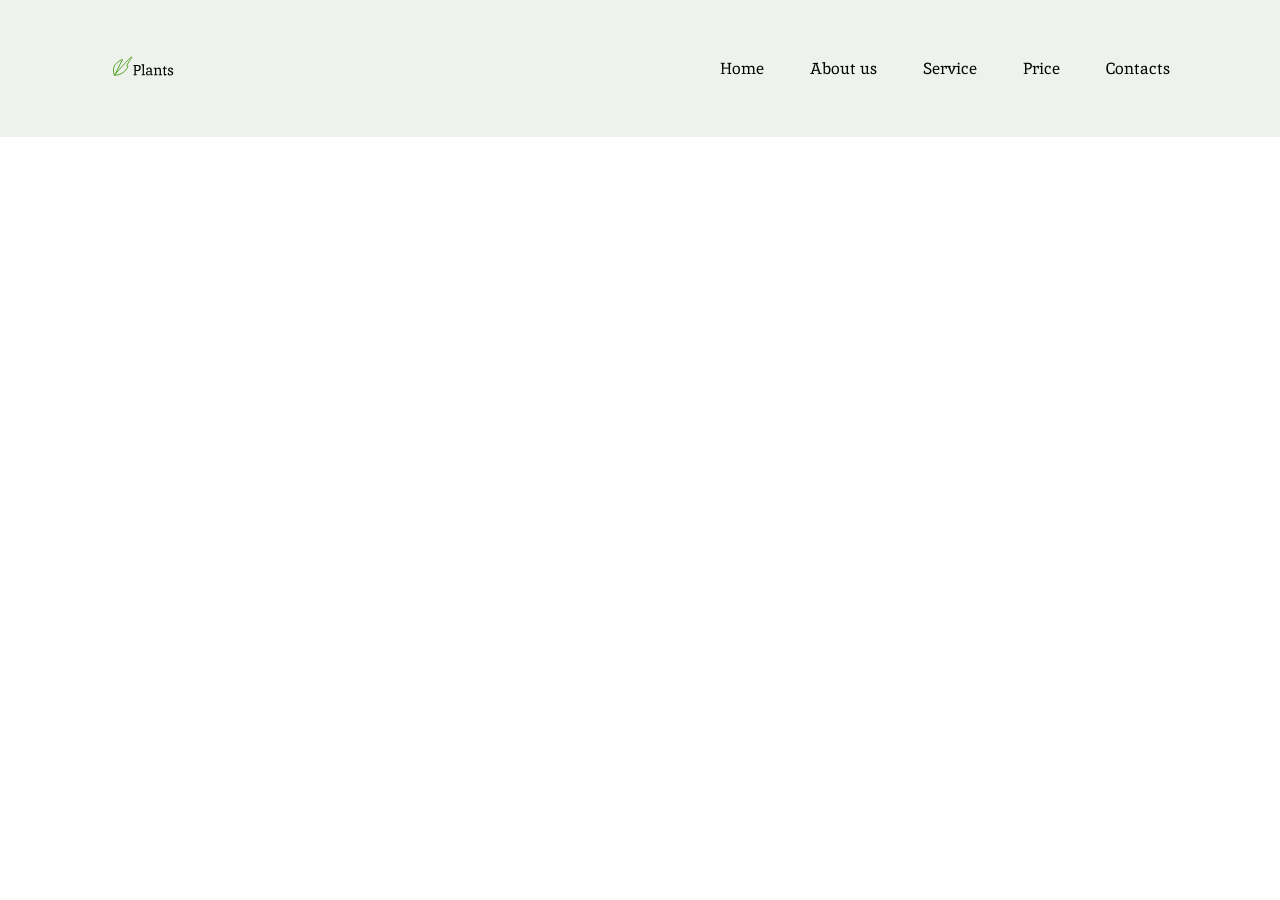
==== plants/index.html @ d8d22b5e "feat: header pp ver" ====
<!DOCTYPE html>
<html lang="en">
<head>
    <meta charset="UTF-8">
    <meta http-equiv="X-UA-Compatible" content="IE=edge">
    <meta name="viewport" content="device-width, initial-scale=1.0">
    <title>Plants</title>
    <link rel="stylesheet" href="style.css">
</head>
<body>
<header class="header">
    <div class="wrapper">
        <div class="header-wrapper">
            <div class="header-logo">
                <a href="/" class="header-logo-link">
                    <img src="./assets/img/logo.svg" alt="Plants" class="header-logo-pic">
                </a>
                </div>
                <nav class="header-nav">
                    <ul class="nav-list">
                    <li class="nav-item">
                        <a href="#!" class="nav-link">Home</a>
                    </li>
                    <li class="nav-item">
                        <a href="#!" class="nav-link">About us</a>
                    </li>
                    <li class="nav-item">
                        <a href="#!" class="nav-link">Service</a>
                    </li>
                    <li class="nav-item">
                        <a href="#!" class="nav-link">Price</a>
                    </li>
                    <li class="nav-item">
                        <a href="#!" class="nav-link">Contacts</a>
                    </li>
                </ul>
            </nav>
        </div>
    </div>
</header>
<main class="main">
    <section class="welcome">
        <div class="wrapper">
            <h1 class="welcome-title"></h1>
        </div>
    </section>
</main>
</body>
</html>
---- plants/style.css ----
/* inika-regular - latin */
@font-face {
    font-family: 'Inika';
    font-style: normal;
    font-weight: 400;
    src: local(''),
         url('./assets/fonts/inika-v21-latin-regular.woff2') format('woff2'), /* Chrome 26+, Opera 23+, Firefox 39+ */
         url('./assets/fonts/inika-v21-latin-regular.woff') format('woff'); /* Chrome 6+, Firefox 3.6+, IE 9+, Safari 5.1+ */
  }
  /* inika-700 - latin */
  @font-face {
    font-family: 'Inika';
    font-style: normal;
    font-weight: 700;
    src: local(''),
         url('./assets/fonts/inika-v21-latin-700.woff2') format('woff2'), /* Chrome 26+, Opera 23+, Firefox 39+ */
         url('./assets/fonts/inika-v21-latin-700.woff') format('woff'); /* Chrome 6+, Firefox 3.6+, IE 9+, Safari 5.1+ */
  }
  /* inter-regular - latin */
@font-face {
    font-family: 'Inter';
    font-style: normal;
    font-weight: 400;
    src: local(''),
         url('./assets/fonts/inter-v12-latin-regular.woff2') format('woff2'), /* Chrome 26+, Opera 23+, Firefox 39+ */
         url('./assets/fonts/inter-v12-latin-regular.woff') format('woff'); /* Chrome 6+, Firefox 3.6+, IE 9+, Safari 5.1+ */
  }
  /* inter-700 - latin */
  @font-face {
    font-family: 'Inter';
    font-style: normal;
    font-weight: 700;
    src: local(''),
         url('./assets/fonts/inter-v12-latin-700.woff2') format('woff2'), /* Chrome 26+, Opera 23+, Firefox 39+ */
         url('./assets/fonts/inter-v12-latin-700.woff') format('woff'); /* Chrome 6+, Firefox 3.6+, IE 9+, Safari 5.1+ */
  }

html {
  box-sizing: border-box;
}

  *, *::after, *::before {
  box-sizing: inherit;
}

body {
  margin: 0;
}

.header {
  min-height: 134px;
  background-color: #EDF2EC;
  padding: 42px 110px;
}

.wrapper {
  max-width: 1222px;
  margin: 0 auto;
}

.header-wrapper {
  display: flex;
  justify-content: space-between;
  align-items: center;
}

.header-logo-pic {
  width: 79px;
  height: 21px;
}

.nav-list {
  display: flex;
  flex-wrap: wrap;
}

.nav-item {
  margin-right: 46px;
}

.nav-item:last-child {
  margin-right: 0;
}

.nav-link {
  font-family: 'Inika';
  font-style: normal;
  font-weight: 400;
  font-size: 16px;
  color: #010201;
  text-decoration: none;
}

li {
  list-style-type: none;
}

.nav-link:hover, .nav-link:focus, .nav-link:active {
  color: #E06733;
}
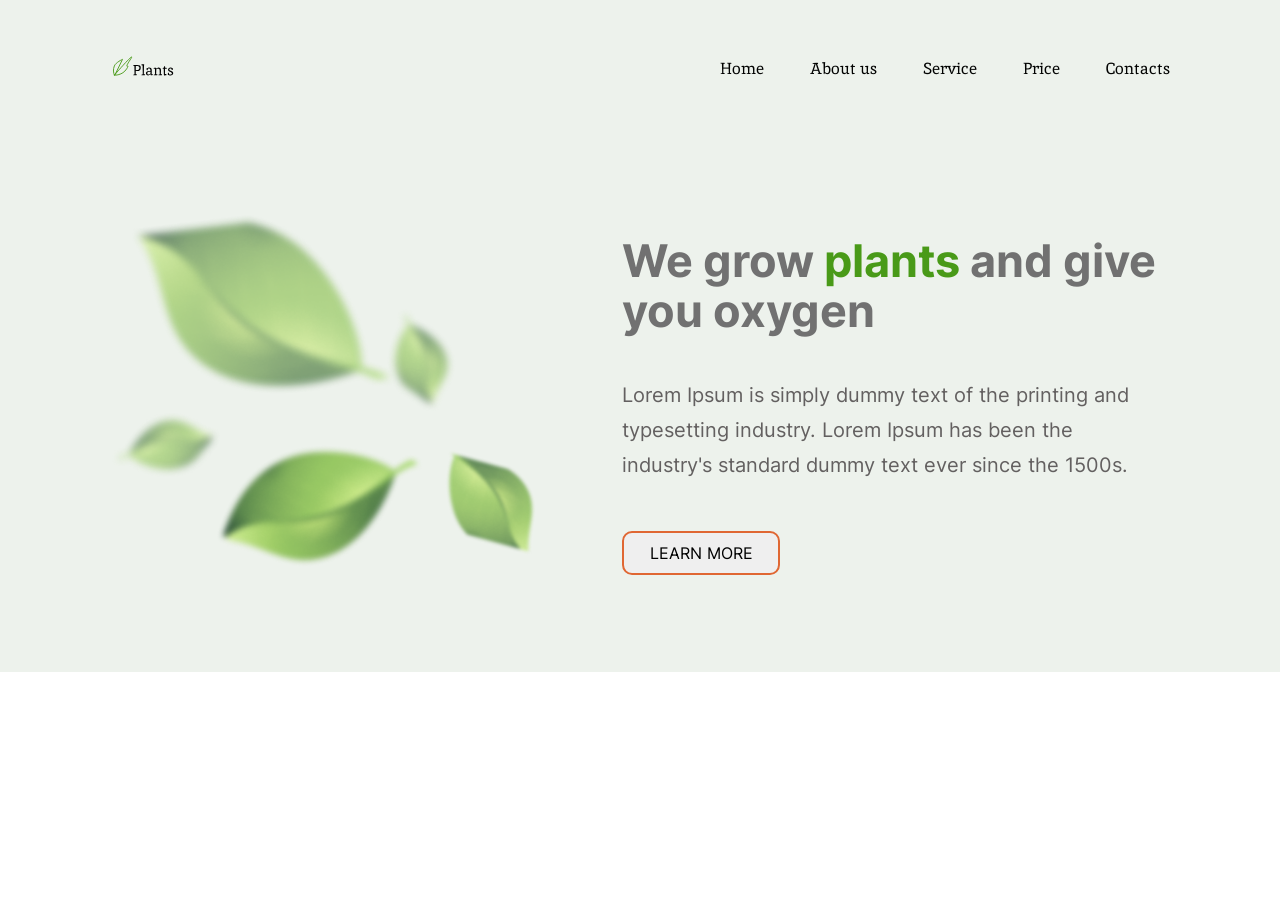
==== commit eae95541: "feat: add welcome section" ====
--- a/plants/index.html
+++ b/plants/index.html
@@ -41,7 +41,16 @@
 <main class="main">
     <section class="welcome">
         <div class="wrapper">
-            <h1 class="welcome-title"></h1>
+            <div class="welcome-wrapper">
+                <div class="welcome-text">
+                    <h1 class="welcome-title">We grow <span class="colortext">plants</span> and give you oxygen</h1>
+                    <p class="welcome-subtitle">Lorem Ipsum is simply dummy text of the printing and typesetting industry. Lorem Ipsum has been the industry's standard dummy text ever since the 1500s.</p>
+                    <button class="welcome-button">Learn more</button>
+                </div>
+                <div class="welcome-logo">
+                    <img src="./assets/img/leafs.png" alt="Leafs" class="welcome-leafs">
+                </div>
+            </div>
         </div>
     </section>
 </main>
--- a/plants/style.css
+++ b/plants/style.css
@@ -97,4 +97,69 @@
 
 .nav-link:hover, .nav-link:focus, .nav-link:active {
   color: #E06733;
-}+}
+
+.welcome {  
+  min-height: 532px;
+  background-color: #EDF2EC;
+  padding: 62px 109px;
+}
+
+.welcome-wrapper {
+  min-height: 407px;
+  display: flex;
+  justify-content: space-between;
+  flex-direction: row-reverse;
+}
+
+.welcome-title {
+  max-width: 549px;
+  margin-bottom: 42px;
+  color: #717171;
+  font-family: 'Inter';
+  font-style: normal;
+  font-weight: 700;
+  font-size: 45px;
+  line-height: 50px;
+}
+
+.colortext {
+  color: #499A18;
+}
+
+.welcome-subtitle {
+  max-width: 525px;
+  margin-bottom: 48px;
+  color: #636060;
+  font-family: 'Inter';
+  font-style: normal;
+  font-weight: 400;
+  font-size: 20px;
+  line-height: 35px;
+}
+
+.welcome-leafs {
+  width: 448px;
+  height: 407px;
+}
+
+.welcome-button {
+  font-family: 'Inter';
+  font-style: normal;
+  font-weight: 400;
+  font-size: 16px;
+  line-height: 20px;
+  text-transform: uppercase;
+  color: #000;
+  width: 158px;
+  height: 44px;
+  border: 2px solid #E06733;
+  border-radius: 10px;
+  cursor: pointer;
+  transition-duration: 0.4s;
+}
+
+.welcome-button:hover, .welcome-button:focus, .welcome-button:active {
+  color: white;
+  background-color: #E06733;
+}
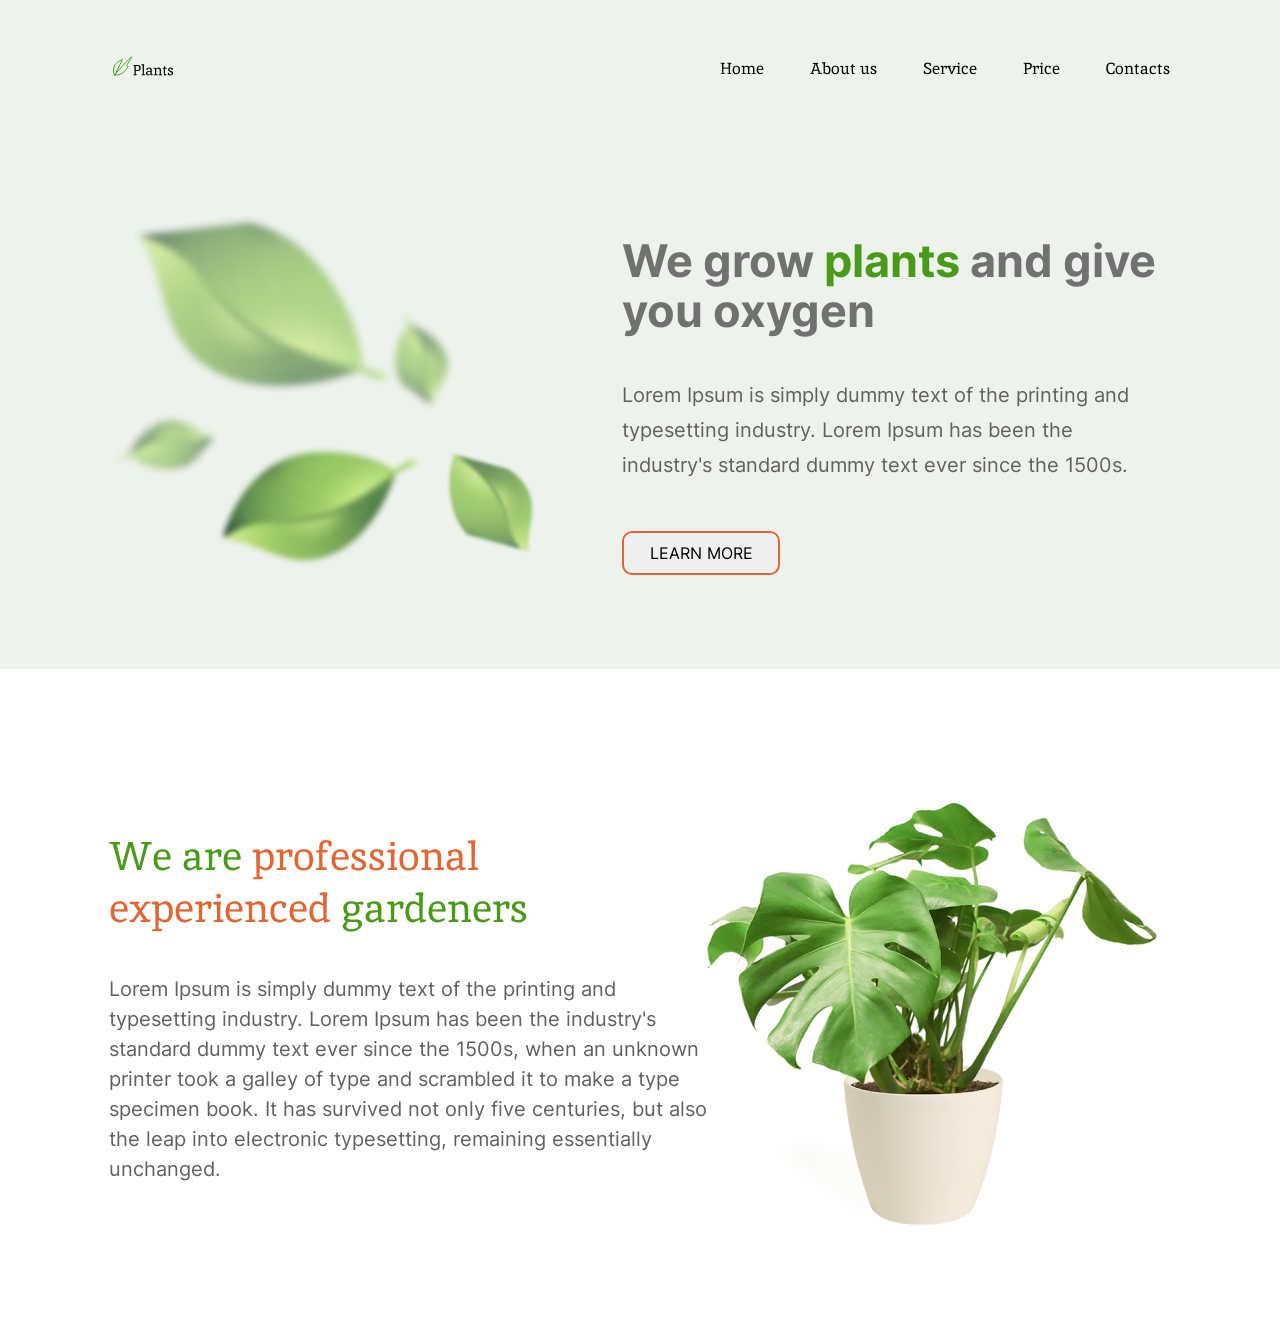
==== commit 7706c014: "feat: add about us section" ====
--- a/plants/index.html
+++ b/plants/index.html
@@ -53,6 +53,19 @@
             </div>
         </div>
     </section>
+    <section class="about">
+        <div class="wrapper">
+            <div class="about-wrapper">
+                <div class="about-text">
+                    <h2 class="about-title"><span class="colortext">We are</span> professional experienced <span class="colortext">gardeners</span></h2>
+                    <p class="about-subtitle">Lorem Ipsum is simply dummy text of the printing and typesetting industry. Lorem Ipsum has been the industry's standard dummy text ever since the 1500s, when an unknown printer took a galley of type and scrambled it to make a type specimen book. It has survived not only five centuries, but also the leap into electronic typesetting, remaining essentially unchanged. </p>
+                </div>
+                <div class="about-pic">
+                    <img src="./assets/img/houseplant.png" alt="houseplant">
+                </div>
+            </div>
+        </div>
+    </section>
 </main>
 </body>
 </html>
--- a/plants/style.css
+++ b/plants/style.css
@@ -100,7 +100,7 @@
 }
 
 .welcome {  
-  min-height: 532px;
+  height: 532px;
   background-color: #EDF2EC;
   padding: 62px 109px;
 }
@@ -163,3 +163,47 @@
   color: white;
   background-color: #E06733;
 }
+
+.about {
+  background-color: #FFFFFF;
+  height: 666px;
+  padding: 93px 109px;
+}
+
+.about-wrapper {
+  max-height: 479px;
+  display: flex;
+  justify-content: space-between;
+}
+
+.about-text {
+  margin-top: 35px;
+  margin-bottom: 20px;
+  max-width: 605px;
+}
+
+.about-title {
+  font-family: 'Inika';
+  font-style: normal;
+  font-weight: 400;
+  font-size: 40px;
+  line-height: 52px;
+  color: #E06733;
+  max-width: 463px;
+  margin-bottom: 40px;
+}
+
+.about-subtitle {
+  font-family: 'Inter';
+  font-style: normal;
+  font-weight: 400;
+  font-size: 20px;
+  line-height: 30px;
+  color: #636060;
+}
+
+.about-pic {
+  width: 464px;
+  height: 479px;
+}
+
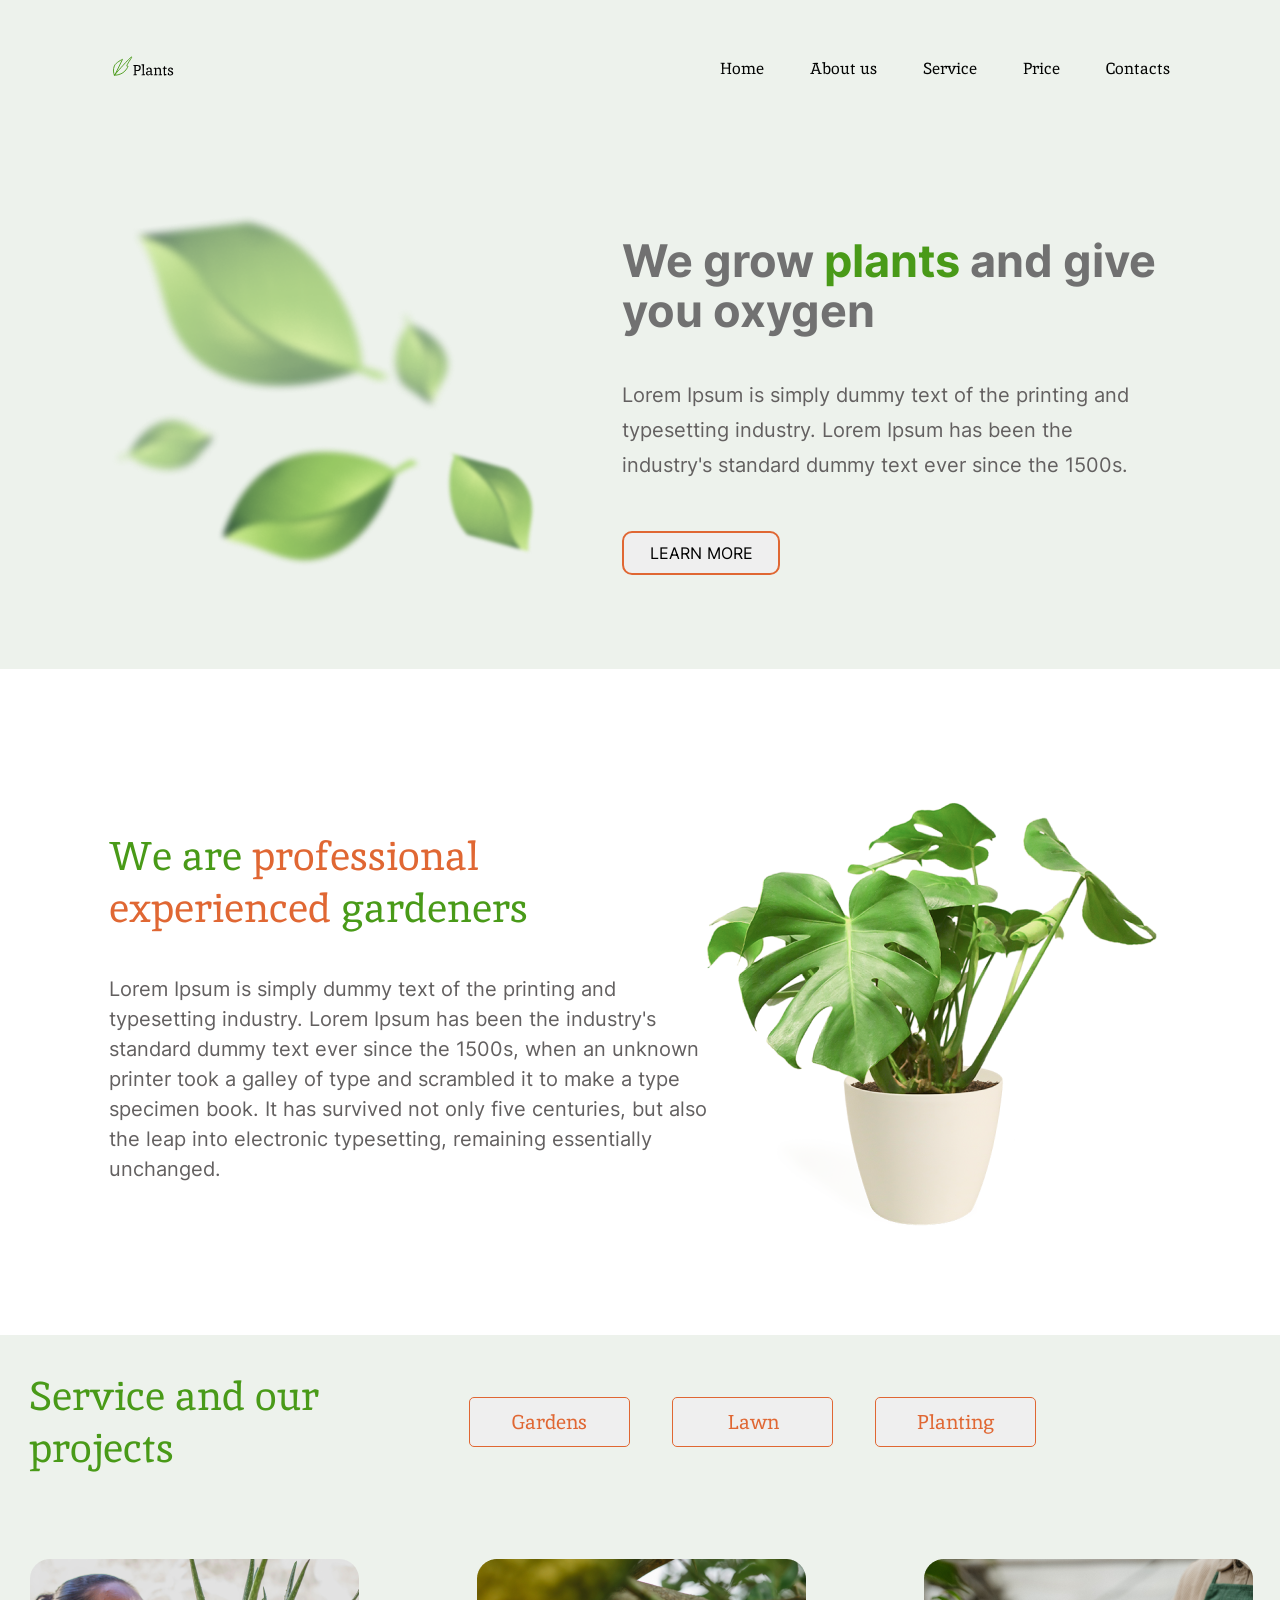
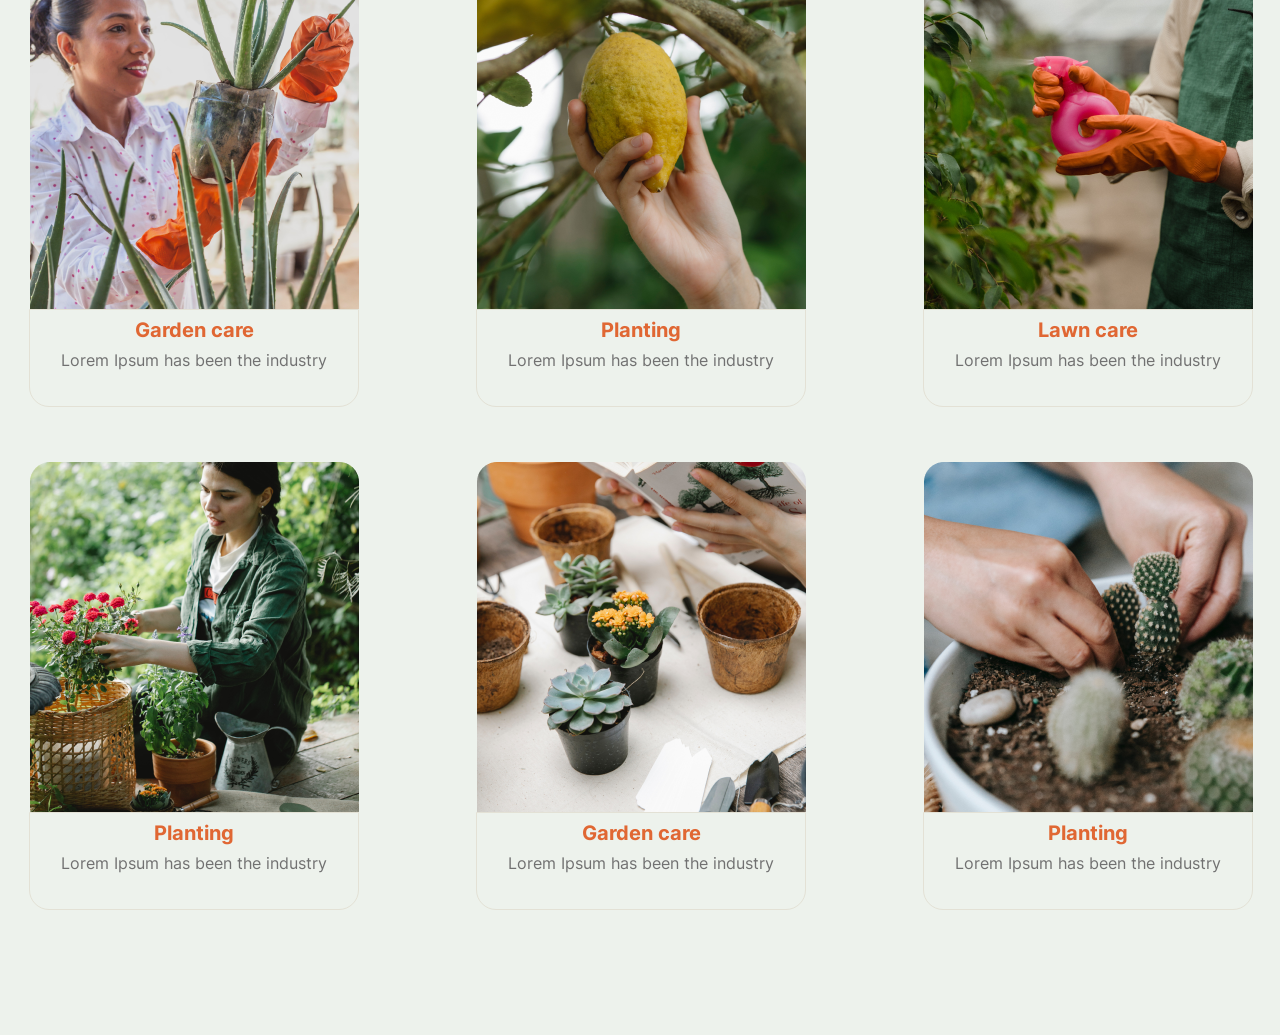
==== commit 070d7640: "feat: add service section" ====
--- a/plants/index.html
+++ b/plants/index.html
@@ -66,6 +66,76 @@
             </div>
         </div>
     </section>
+    <section class="service">
+        <div class="wrapper">
+            <div class="services-wrapper">
+                <div class="service-text">
+                    <h2 class="service-title">Service and our projects</h2>
+                </div>
+                <div class="services-btns">
+                    <button class="service-button">Gardens</button>
+                    <button class="service-button">Lawn</button>
+                    <button class="service-button">Planting</button>
+                </div>
+            </div>
+            <div class="cards-wrapper">
+                <div class="service-card">
+                    <div class="card-pic">
+                        <img src="./assets/img/first.png" alt="Garden care">
+                    </div>
+                    <div class="card-text">
+                        <h3 class="card-title">Garden care</h3>
+                        <p class="card-desc">Lorem Ipsum has been the industry</p>
+                    </div>
+                </div>
+                <div class="service-card">
+                    <div class="card-pic">
+                        <img src="./assets/img/second.png" alt="Planting">
+                    </div>
+                    <div class="card-text">
+                        <h3 class="card-title">Planting</h3>
+                        <p class="card-desc">Lorem Ipsum has been the industry</p>
+                    </div>
+                </div>
+                <div class="service-card">
+                    <div class="card-pic">
+                        <img src="./assets/img/third.png" alt="Lawn care">
+                    </div>
+                    <div class="card-text">
+                        <h3 class="card-title">Lawn care</h3>
+                        <p class="card-desc">Lorem Ipsum has been the industry</p>
+                    </div>
+                </div>
+                <div class="service-card">
+                    <div class="card-pic">
+                        <img src="./assets/img/fourth.png" alt="Planting">
+                    </div>
+                    <div class="card-text">
+                        <h3 class="card-title">Planting</h3>
+                        <p class="card-desc">Lorem Ipsum has been the industry</p>
+                    </div>
+                </div>
+                <div class="service-card">
+                    <div class="card-pic">
+                        <img src="./assets/img/fifth.png" alt="Garden care">
+                    </div>
+                    <div class="card-text">
+                        <h3 class="card-title">Garden care</h3>
+                        <p class="card-desc">Lorem Ipsum has been the industry</p>
+                    </div>
+                </div>
+                <div class="service-card">
+                    <div class="card-pic">
+                        <img src="./assets/img/sixth.png" alt="Planting">
+                    </div>
+                    <div class="card-text">
+                        <h3 class="card-title">Planting</h3>
+                        <p class="card-desc">Lorem Ipsum has been the industry</p>
+                    </div>
+                </div>
+            </div>
+        </div>
+    </section>
 </main>
 </body>
 </html>
--- a/plants/style.css
+++ b/plants/style.css
@@ -207,3 +207,111 @@
   height: 479px;
 }
 
+.service {
+  background-color: #EDF2EC;
+  height: 1300px;
+  padding-top: 40px;
+}
+
+.services-wrapper {
+  max-width: 1007px;
+  max-height: 94px;
+  display: flex;
+  display: flex;
+  justify-content: space-between;
+  align-items: center;
+  
+}
+
+.service-text {
+  max-width: 306px;
+  max-height: 94px;
+  display: flex;
+  align-items: center;
+  justify-content: center;
+}
+
+.service-title {
+  font-family: 'Inika';
+  font-style: normal;
+  font-weight: 400;
+  font-size: 40px;
+  line-height: 52px;
+
+  color: #499A18;
+}
+
+.services-btns {
+  max-height: 559px;
+  max-height: 50px;
+}
+
+.service-button {
+  font-family: 'Inika';
+  font-style: normal;
+  font-weight: 400;
+  font-size: 20px;
+  line-height: 26px;
+  color: #E06733;
+  width: 161px;
+  height: 50px;
+  border: 1px solid #E06733;
+  border-radius: 5px;
+  cursor: pointer;
+  transition-duration: 0.4s;
+  margin-right: 38px;
+}
+
+.service-button:last-child {
+  margin-right: 0;
+}
+
+.service-button:hover, .service-button:focus, .service-button:active {
+  color: white;
+  background-color: #E06733;
+}
+
+.cards-wrapper {
+  max-height: 955px;
+  margin-top: 90px;
+  display: grid;
+  grid-template-columns:repeat(3, 330px);
+  row-gap: 55px;
+  column-gap: 117px;
+}
+
+.card-pic {
+  max-height: 350px;
+}
+
+.card-text {
+  display: flex;
+  flex-wrap: wrap;
+  justify-content: space-around;
+  max-width: 330px;
+  max-height: 100px;
+  border: 1px solid #E3E1D5;
+  border-radius: 0px 0px 20px 20px;
+}
+
+.card-title {
+  font-family: 'Inter';
+  font-style: normal;
+  font-weight: 700;
+  font-size: 20px;
+  line-height: 20px;
+  color: #E06733;
+  margin-top: 10px;
+  margin-bottom: 10px;
+}
+
+.card-desc {
+  font-family: 'Inter';
+  font-style: normal;
+  font-weight: 400;
+  font-size: 16px;
+  line-height: 20px;
+  color: #717171;
+  margin-top: 0px;
+  margin-bottom: 36px;
+}
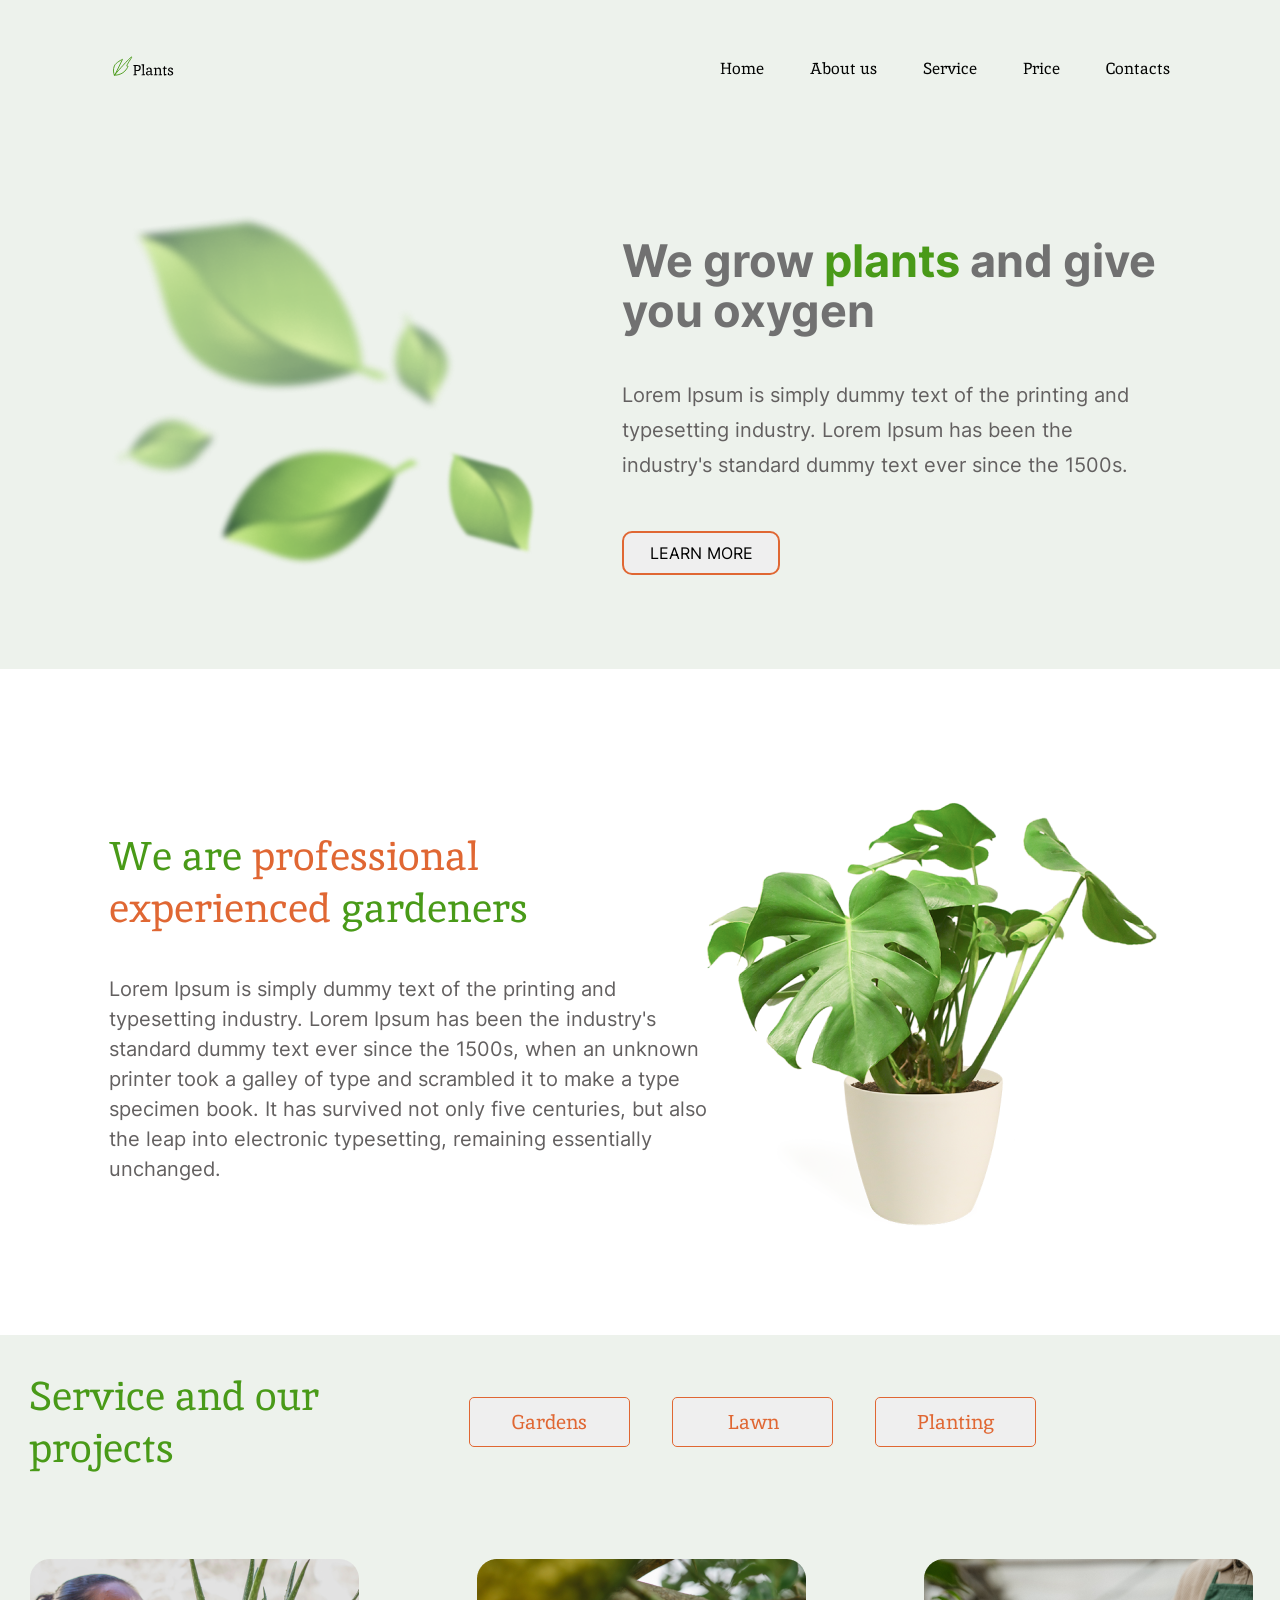
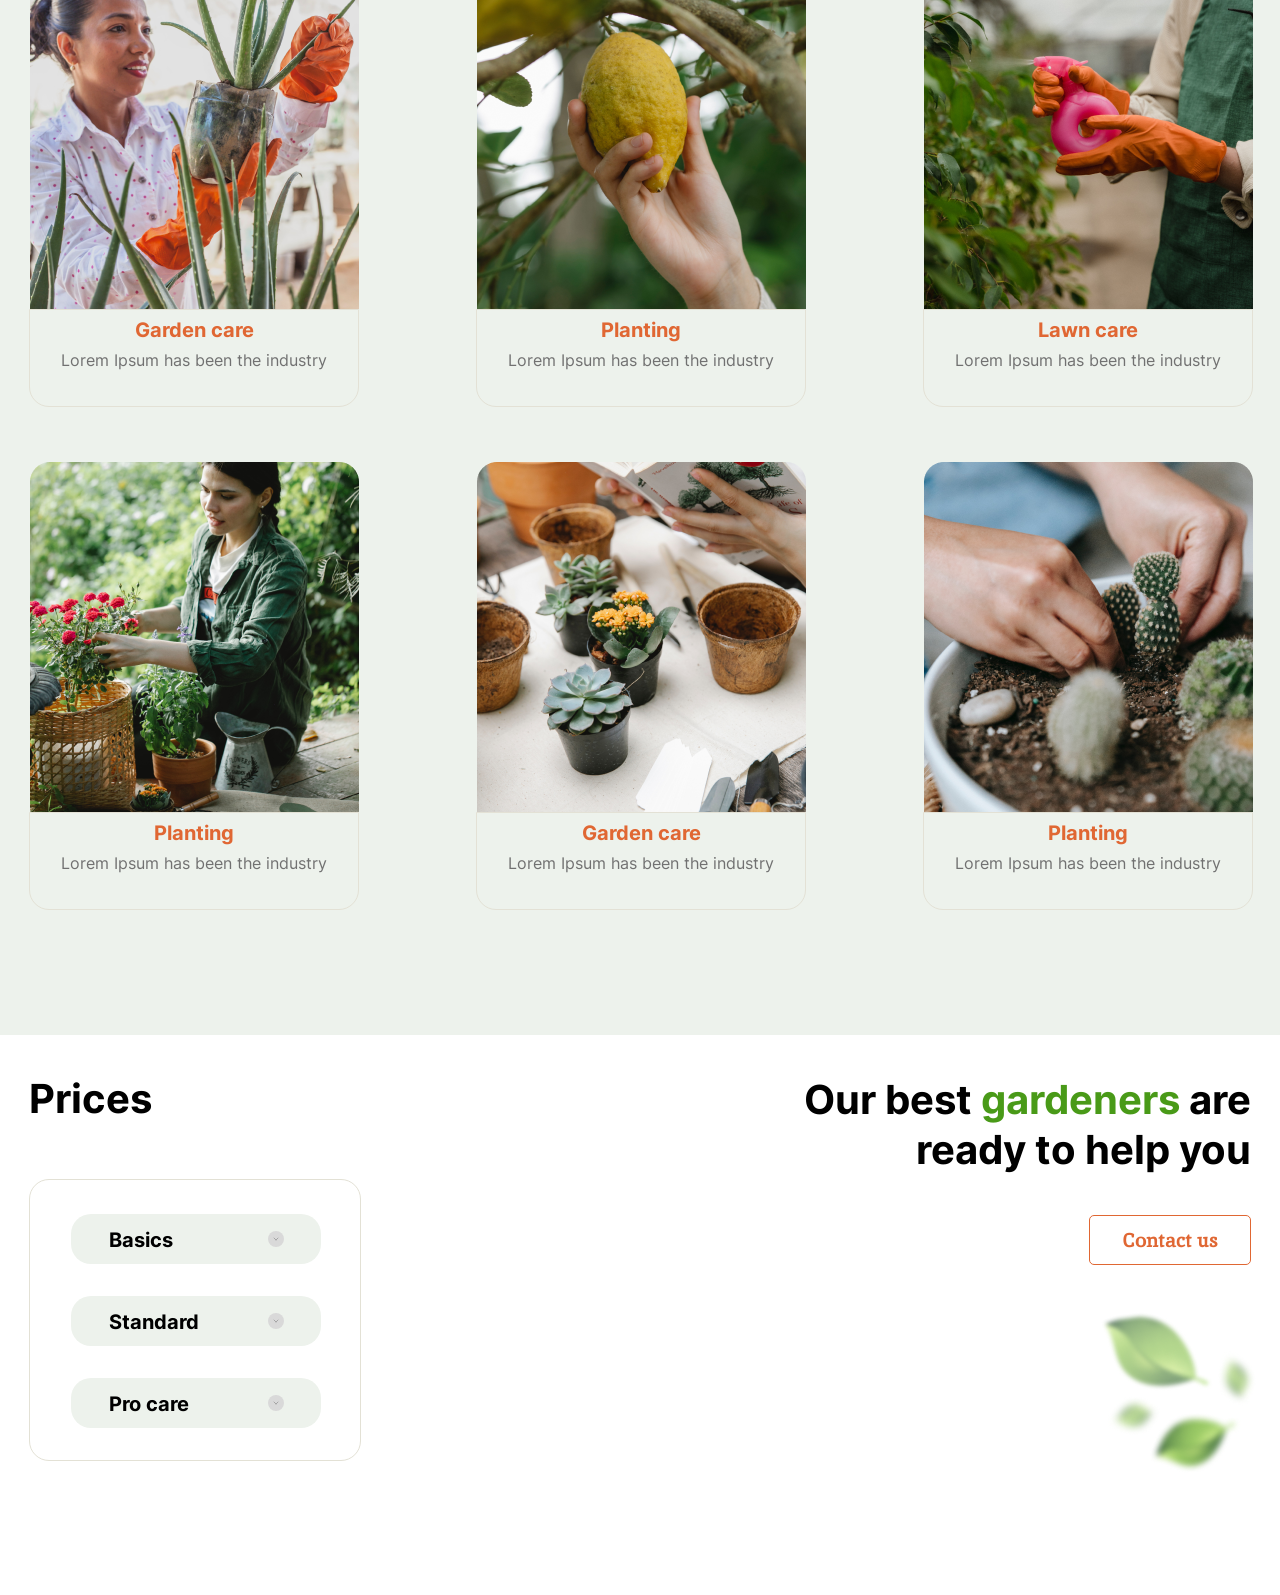
==== commit a8f824c4: "feat: add price section" ====
--- a/plants/index.html
+++ b/plants/index.html
@@ -136,6 +136,44 @@
             </div>
         </div>
     </section>
+    <section class="prices">
+        <div class="wrapper">
+            <div class="prices-wrapper">
+                <div class="prices-options">
+                    <div class="prices-text">
+                        <h2 class="prices-text">Prices</h2>
+                    </div>
+                    <div class="praces-list">
+                        <div class="praces-list-border">
+                            <button class="prices-button">
+                                <p class="button-text">Basics</p>
+                                <img src="./assets/img/accordion.svg" alt="Ellipse" class="button-pic">
+                            </button>
+                            <button class="prices-button">
+                                <p class="button-text">Standard</p>
+                                <img src="./assets/img/accordion.svg" alt="Ellipse" class="button-pic">
+                            </button>
+                            <button class="prices-button">
+                                <p class="button-text">Pro care</p>
+                                <img src="./assets/img/accordion.svg" alt="Ellipse" class="button-pic">
+                            </button>
+                        </div>
+                    </div>
+                </div>
+                <div class="prices-call-us">
+                    <div class="call-us-title">
+                        <p class="call-us-title">Our best <span class="colortextgreen">gardeners</span> are ready to help you</p>
+                    </div>
+                    <div class="call-us-btn">
+                        <button class="call-us-botton">Contact us</button>
+                    </div>
+                    <div class="prices-pic">
+                        <img src="./assets/img/leafs-prices.png" alt="Leafs">
+                    </div>
+                </div>
+            </div>
+        </div>
+    </section>
 </main>
 </body>
 </html>
--- a/plants/style.css
+++ b/plants/style.css
@@ -217,7 +217,6 @@
   max-width: 1007px;
   max-height: 94px;
   display: flex;
-  display: flex;
   justify-content: space-between;
   align-items: center;
   
@@ -314,4 +313,132 @@
   color: #717171;
   margin-top: 0px;
   margin-bottom: 36px;
+}
+
+.prices {
+  background: #FFFFFF;
+  height: 560px;
+}
+
+.prices-wrapper {
+  height: 405px;
+  display: flex;
+  justify-content: space-between;
+}
+
+.prices-options {
+  width: 332px;
+  margin-bottom: 14px;
+}
+
+.prices-text {
+  margin-top: 40px;
+  font-family: 'Inter';
+  font-style: normal;
+  font-weight: 700;
+  font-size: 40px;
+  line-height: 48px;
+  width: 135px;
+  height: 49px;
+  margin-bottom: 55px;
+  color: #000000;
+}
+
+.praces-list {
+  width: 332px;
+  height: 282px;
+  padding: 34px 41px;
+  display: flex;
+  flex-direction: column;
+  flex-wrap: wrap;
+  border: 1px solid #E3E1D5;
+  border-radius: 20px;
+}
+
+.button-text {
+  width: 100px;
+  height: 18px;
+  font-family: 'Inter';
+  font-style: normal;
+  font-weight: 700;
+  font-size: 20px;
+  line-height: 20px;
+  color: #000000;
+  display: flex;
+  justify-content: flex-start;
+}
+
+.prices-button {
+  width: 250px;
+  height: 50px;
+  background: #EDF2EC;
+  border-radius: 20px;
+  margin-bottom: 32px;
+  border-color: transparent;
+  display: flex;
+  justify-content: space-around;
+  align-items: center;
+  cursor: pointer;
+}
+
+.prices-button:last-child {
+  margin-bottom: 34px;
+}
+
+.prices-call-us {
+  width: 452px;
+  height: 405px;
+  display: flex;
+  flex-direction: column;
+  align-items: flex-end;
+}
+
+.call-us-text {
+  margin-bottom: 38px;
+  width: 452px;
+  height: 103px;
+  padding-top: 0px;
+  width: 452px;
+  height: 103px;
+}
+
+.call-us-title {
+  font-family: 'Inter';
+  font-style: normal;
+  font-weight: 700;
+  font-size: 40px;
+  line-height: 50px;
+  text-align: right;
+  color: #000000;
+}
+
+.colortextgreen {
+  color: #499A18;
+}
+
+.call-us-botton {
+  width: 162px;
+  height: 50px;
+  font-family: 'Inika';
+  font-style: normal;
+  font-weight: 700;
+  font-size: 20px;
+  line-height: 26px;
+  text-align: center;
+  color: #E06733;
+  background-color: #FFFFFF;
+  border: 1px solid #E06733;
+  border-radius: 5px;
+  margin-bottom: 39px;
+  cursor: pointer;
+}
+
+.call-us-botton:hover, .call-us-botton:focus, .call-us-botton:active {
+  color: white;
+  background-color: #E06733;
+}
+
+.prices-pic {
+  width: 152px;
+  height: 175px;
 }
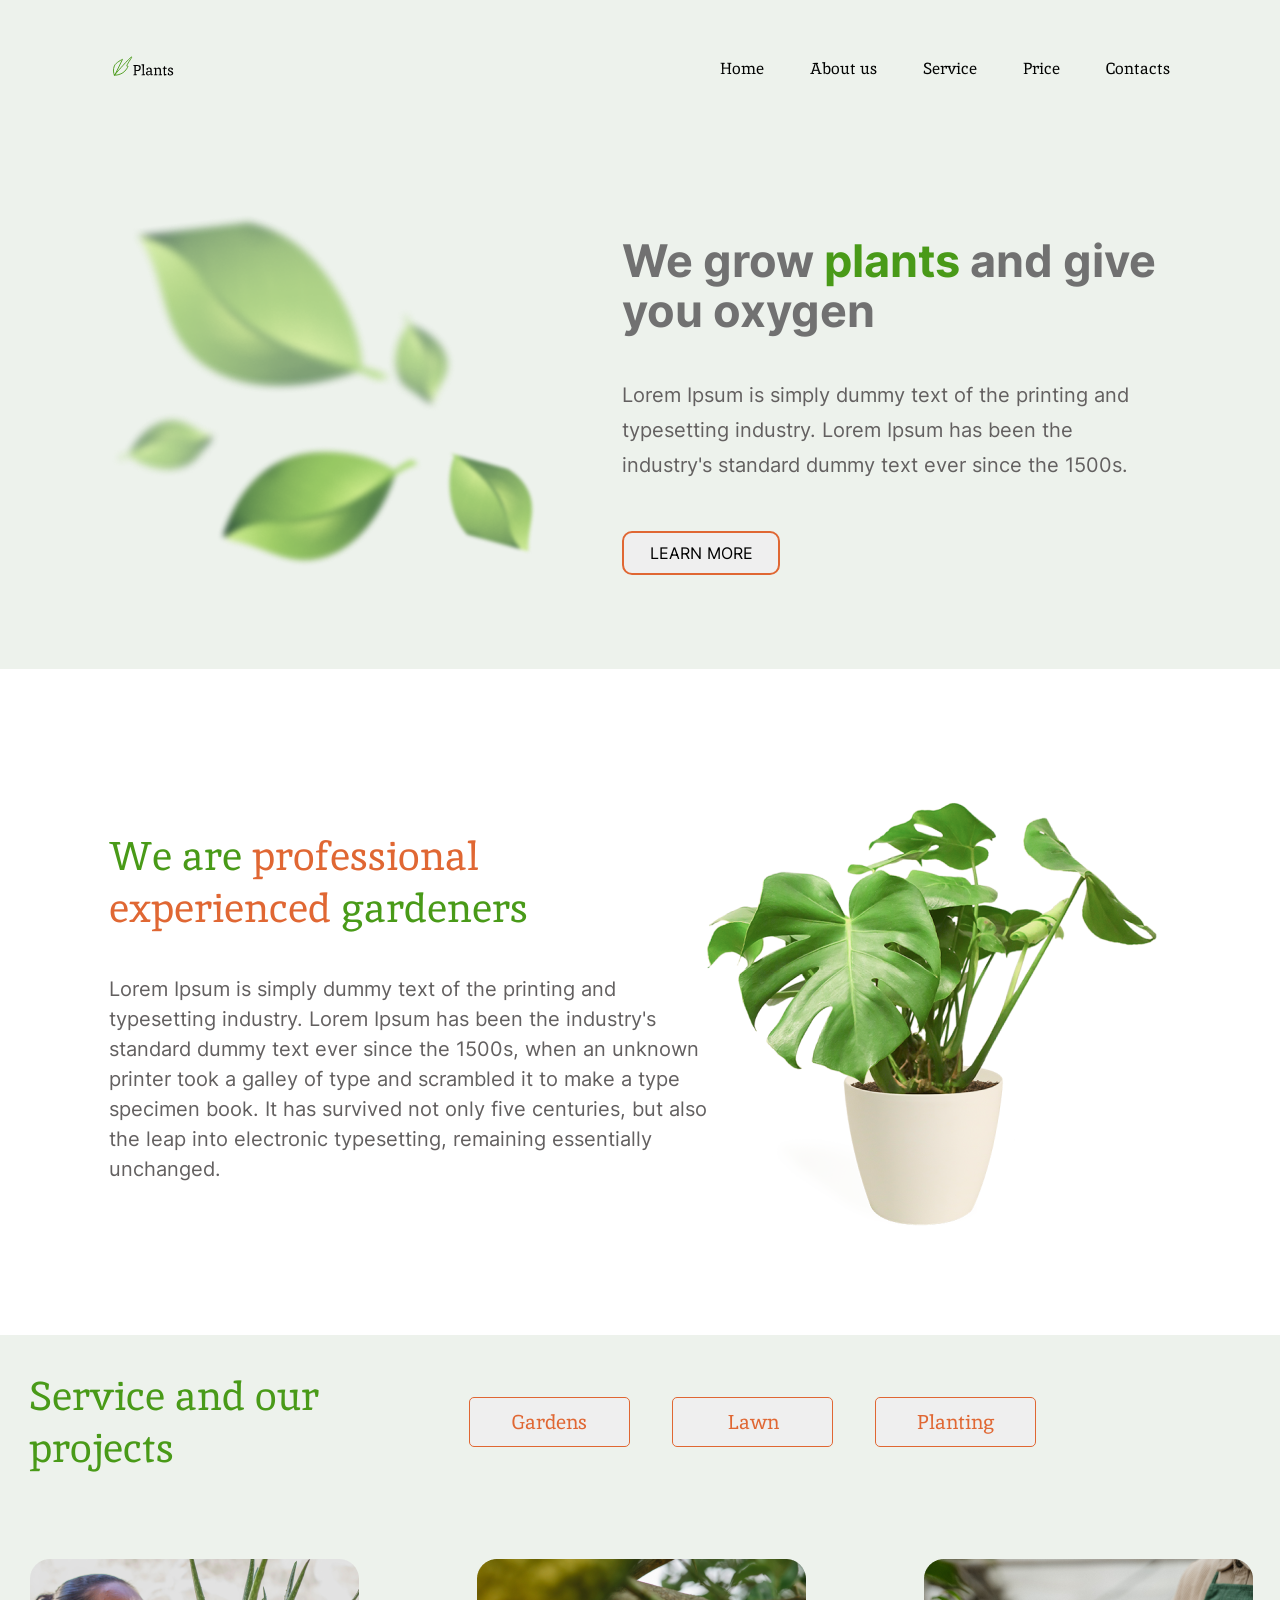
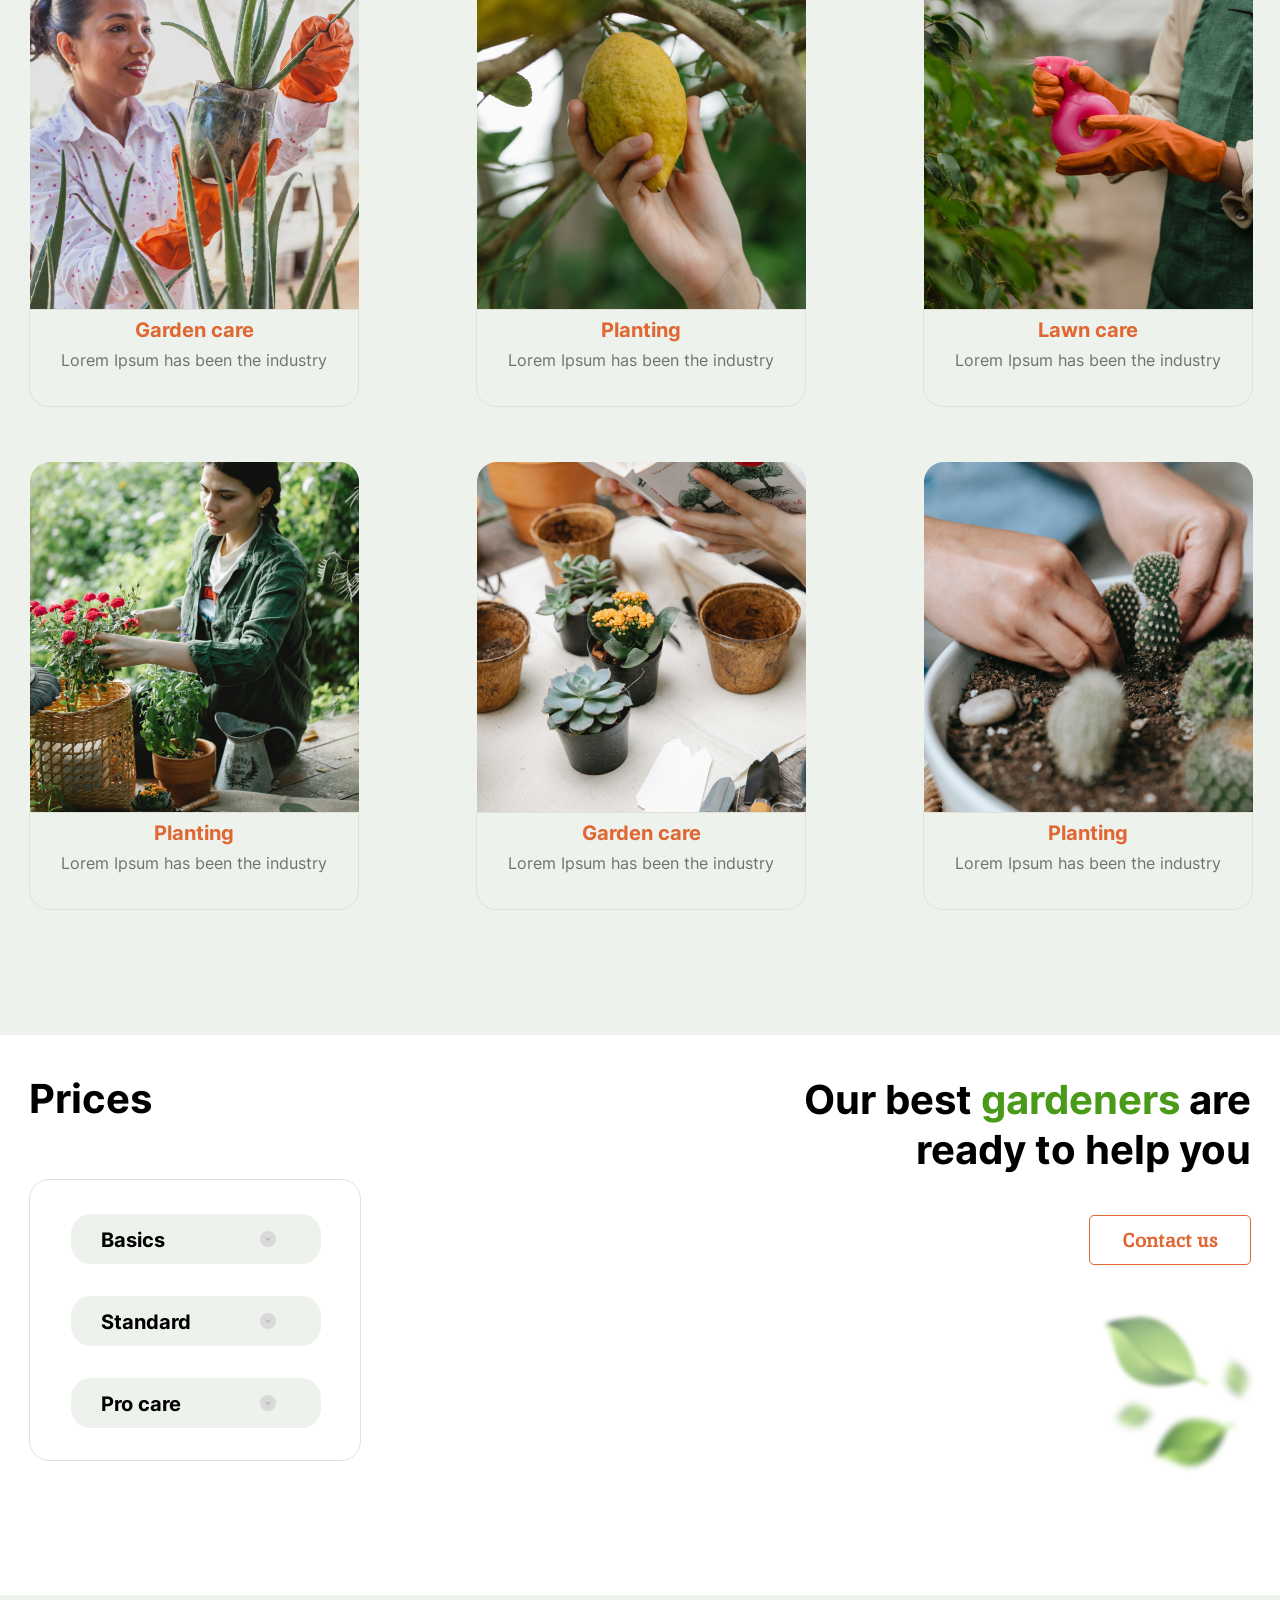
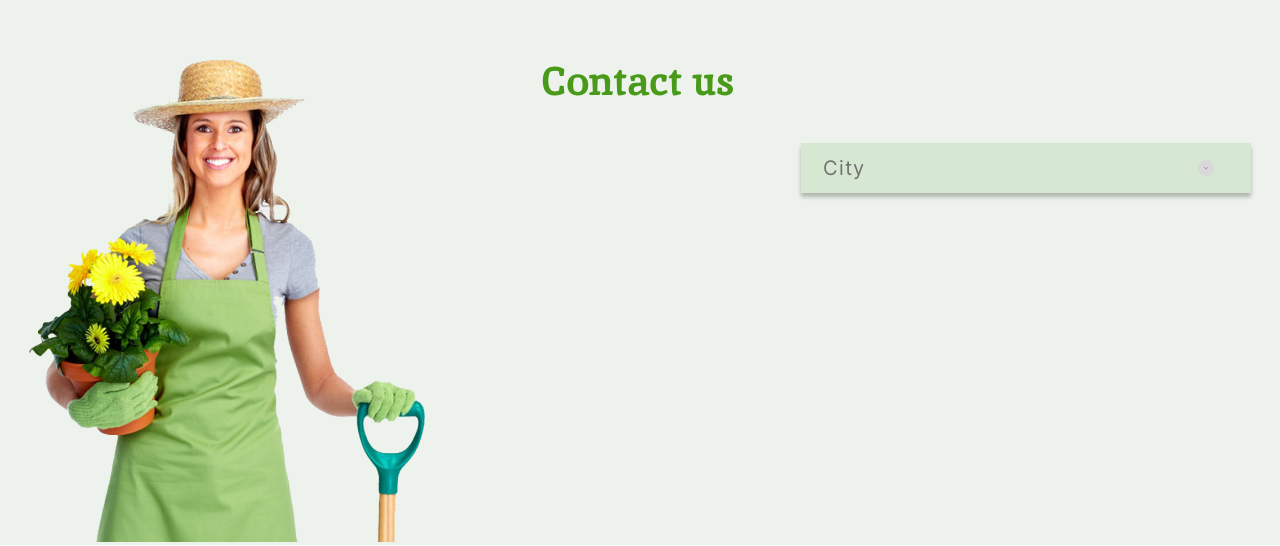
==== commit af7ff6f3: "feat: add contacts section" ====
--- a/plants/index.html
+++ b/plants/index.html
@@ -174,6 +174,24 @@
             </div>
         </div>
     </section>
+    <section class="contacts">
+        <div class="wrapper">
+            <div class="contacts-wrapper">
+                <div class="contact-women">
+                    <img src="./assets/img/contact_woman.png" alt="contact-women" class="contact-women-pic">
+                </div>
+                <div class="contacts-title">
+                    <h2 class="contacts-text">Contact us</h2>
+                </div>
+                <div class="contacts-button">
+                    <button class="contacts-btn">
+                        <p class="contacts-btn-text">City</p>
+                        <img src="./assets/img/accordion.svg" alt="Ellipse" class="button-pic">
+                    </button>
+                </div>
+            </div>
+        </div>
+    </section>
 </main>
 </body>
 </html>
--- a/plants/style.css
+++ b/plants/style.css
@@ -441,4 +441,67 @@
 .prices-pic {
   width: 152px;
   height: 175px;
+}
+
+.contacts {
+  height: 550px;
+  background: #EDF2EC;
+  padding-top: 50px;
+}
+
+.contacts-wrapper {
+  height: 500px;
+  display: flex;
+}
+
+.contacts-title {
+  width: 195px;
+  height: 51px;
+  margin-left: 113px;
+  margin-right: 64px;
+}
+
+.contacts-text {
+  margin-top: 10px;
+  font-family: 'Inika';
+  font-style: normal;
+  font-weight: 700;
+  font-size: 40px;
+  line-height: 52px;
+  color: #499A18;
+}
+
+.contacts-button {
+  margin-top: 98px;
+}
+
+.contacts-btn {
+  width: 450px;
+  height: 50px;
+  background: #D6E7D2;
+  box-shadow: 0px 4px 4px rgba(0, 0, 0, 0.25);
+  border-radius: 0px;
+  border-color: transparent;
+  cursor: pointer;
+  display: flex;
+  align-items: center;
+  justify-content: space-between;
+  padding: 5px 20px;
+}
+
+.contacts-btn-text {
+  width: 204px;
+  height: 40px;
+  font-family: 'Inter';
+  font-style: normal;
+  font-weight: 400;
+  font-size: 20px;
+  line-height: 40px;
+  letter-spacing: 0.05em;
+  color: #717171;
+  text-align: left;
+}
+
+.button-pic {
+  margin: 12px 15px;
 }
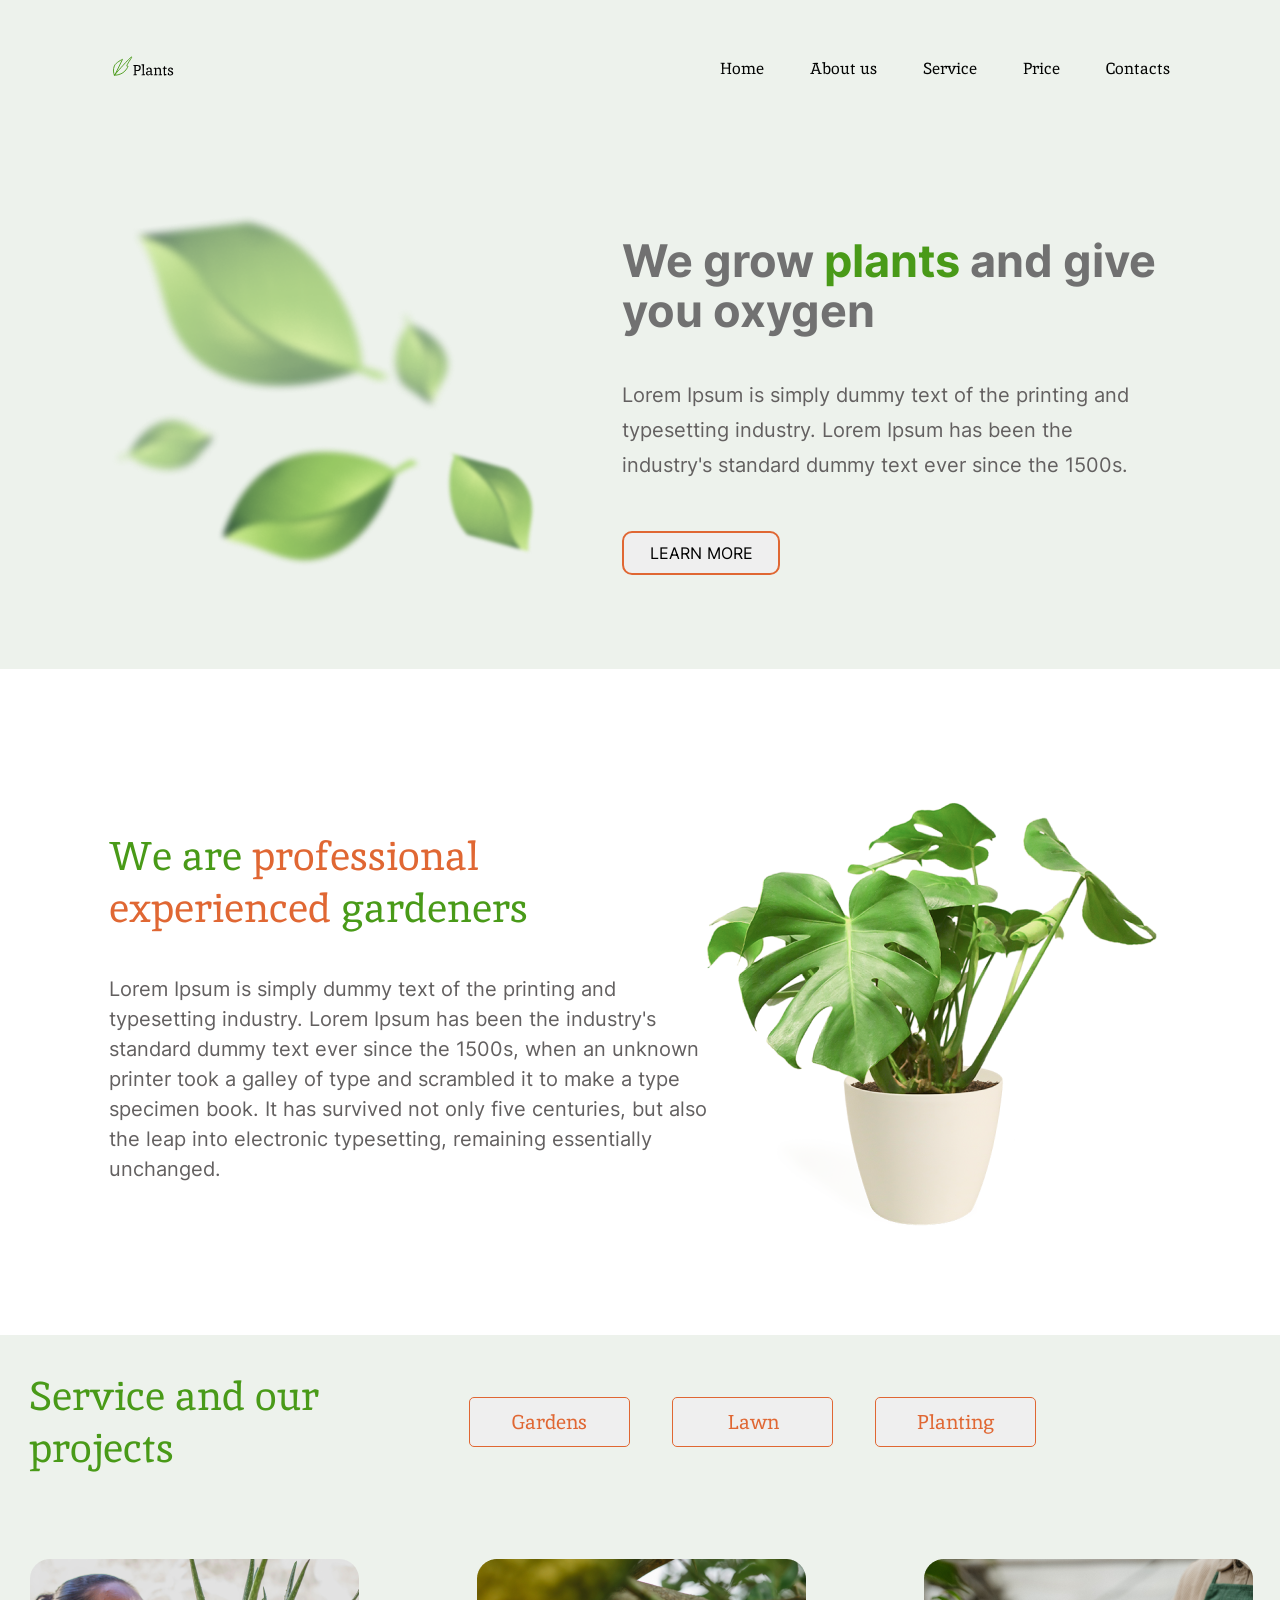
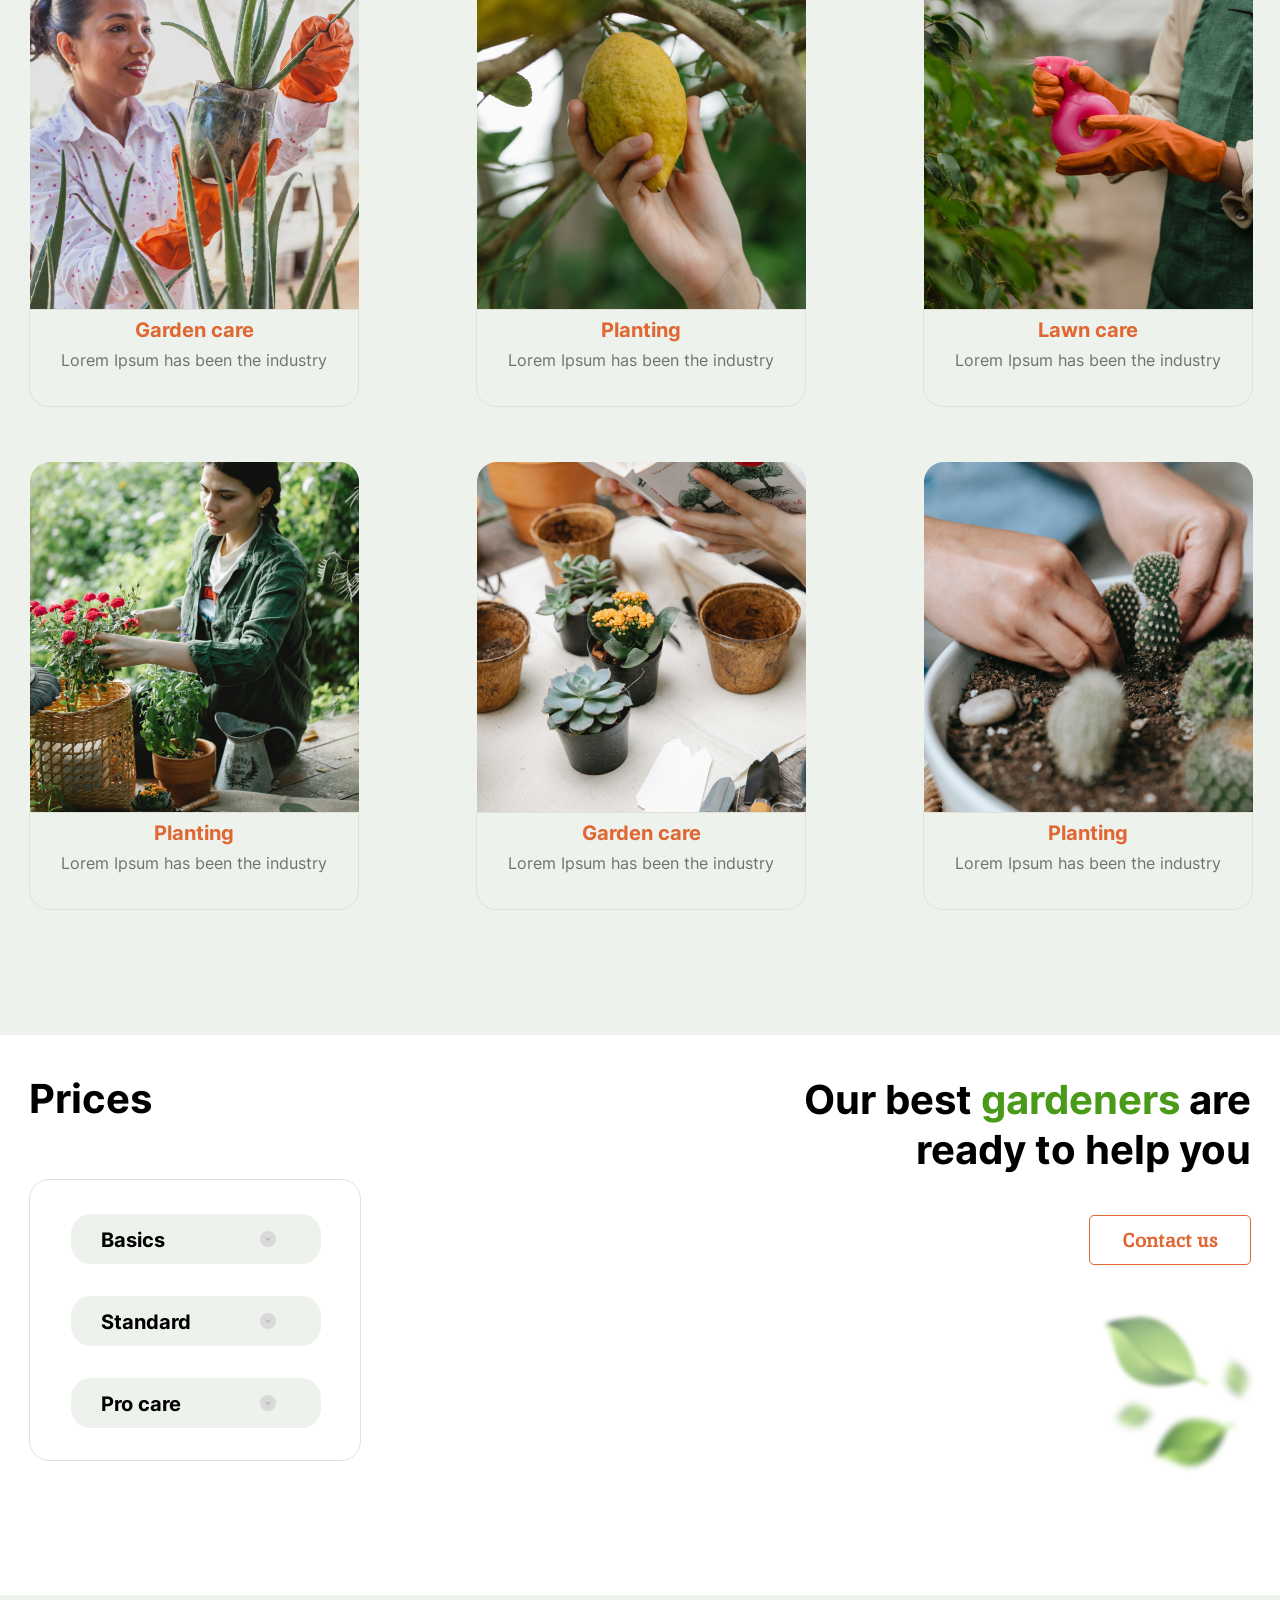
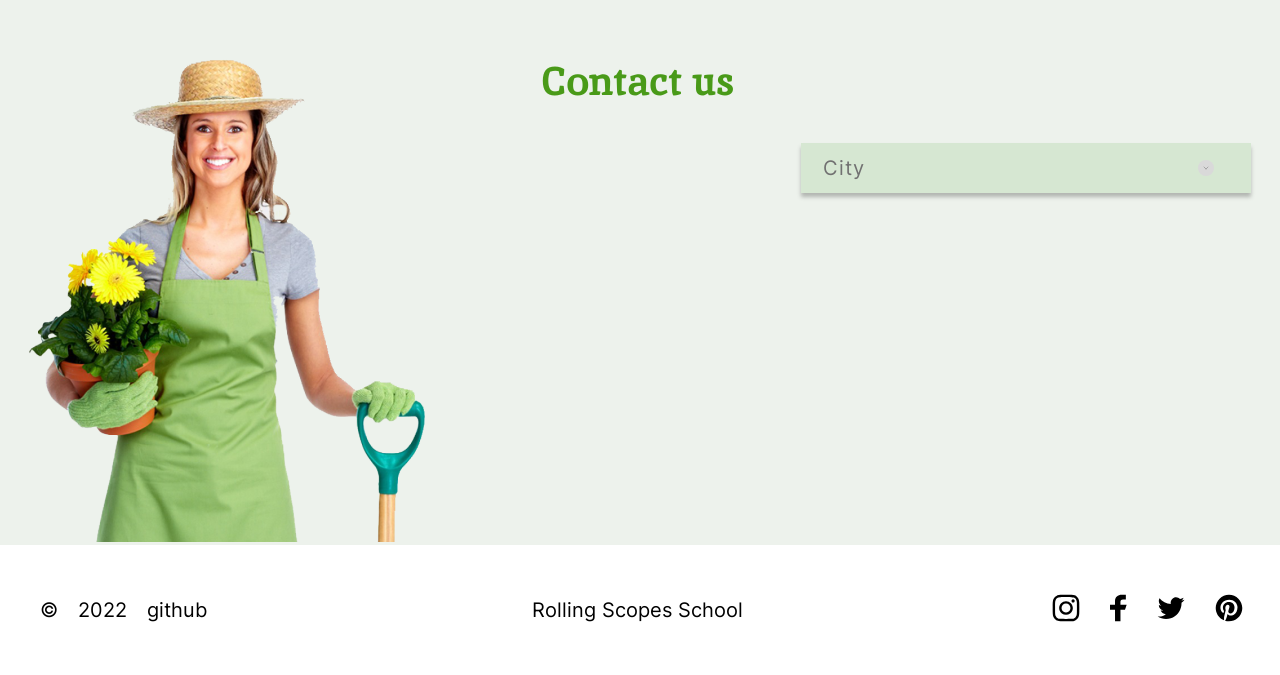
==== commit 15790ac1: "feat: add footer" ====
--- a/plants/index.html
+++ b/plants/index.html
@@ -6,6 +6,7 @@
     <meta name="viewport" content="device-width, initial-scale=1.0">
     <title>Plants</title>
     <link rel="stylesheet" href="style.css">
+    <link rel="shortcut icon" href="./assets/img/favicon.ico" type="image/x-icon">
 </head>
 <body>
 <header class="header">
@@ -19,19 +20,19 @@
                 <nav class="header-nav">
                     <ul class="nav-list">
                     <li class="nav-item">
-                        <a href="#!" class="nav-link">Home</a>
-                    </li>
-                    <li class="nav-item">
-                        <a href="#!" class="nav-link">About us</a>
-                    </li>
-                    <li class="nav-item">
-                        <a href="#!" class="nav-link">Service</a>
-                    </li>
-                    <li class="nav-item">
-                        <a href="#!" class="nav-link">Price</a>
-                    </li>
-                    <li class="nav-item">
-                        <a href="#!" class="nav-link">Contacts</a>
+                        <a href="#home" class="nav-link">Home</a>
+                    </li>
+                    <li class="nav-item">
+                        <a href="#about" class="nav-link">About us</a>
+                    </li>
+                    <li class="nav-item">
+                        <a href="#service" class="nav-link">Service</a>
+                    </li>
+                    <li class="nav-item">
+                        <a href="#price" class="nav-link">Price</a>
+                    </li>
+                    <li class="nav-item">
+                        <a href="#contacts" class="nav-link">Contacts</a>
                     </li>
                 </ul>
             </nav>
@@ -39,7 +40,7 @@
     </div>
 </header>
 <main class="main">
-    <section class="welcome">
+    <section class="welcome" id="home">
         <div class="wrapper">
             <div class="welcome-wrapper">
                 <div class="welcome-text">
@@ -53,7 +54,7 @@
             </div>
         </div>
     </section>
-    <section class="about">
+    <section class="about" id="about">
         <div class="wrapper">
             <div class="about-wrapper">
                 <div class="about-text">
@@ -66,7 +67,7 @@
             </div>
         </div>
     </section>
-    <section class="service">
+    <section class="service" id="service">
         <div class="wrapper">
             <div class="services-wrapper">
                 <div class="service-text">
@@ -136,7 +137,7 @@
             </div>
         </div>
     </section>
-    <section class="prices">
+    <section class="prices" id="price">
         <div class="wrapper">
             <div class="prices-wrapper">
                 <div class="prices-options">
@@ -174,7 +175,7 @@
             </div>
         </div>
     </section>
-    <section class="contacts">
+    <section class="contacts" id="contacts">
         <div class="wrapper">
             <div class="contacts-wrapper">
                 <div class="contact-women">
@@ -193,5 +194,43 @@
         </div>
     </section>
 </main>
+<footer class="footer">
+    <div class="wrapper">
+        <div class="footer-wrapper">
+            <div class="footer-data">
+                <p class="data-text">©</p>
+                <p class="data-text">2022</p>
+                <a href="https://github.com/HRn9" class="my-github"><p class="data-text">github</p></a>
+            </div>
+            <div class="footer-text">
+                <p class="footer-text">Rolling Scopes School</p>
+            </div>
+            <div class="footer-list">
+                <ul class="social-list">
+                    <li class="social-item">
+                        <a href="#!" class="social-link">
+                            <img src="./assets/img/inst-ico.svg" alt="Instagram" class="social-pic">
+                        </a>
+                    </li>
+                    <li class="social-item">
+                        <a href="#!" class="social-link">
+                            <img src="./assets/img/fb-ico.svg" alt="Facebook" class="social-pic">
+                        </a>
+                    </li>
+                    <li class="social-item">
+                        <a href="#!" class="social-link">
+                            <img src="./assets/img/tw-ico.svg" alt="Twitter" class="social-pic">
+                        </a>
+                    </li>
+                    <li class="social-item">
+                        <a href="#!" class="social-link">
+                            <img src="./assets/img/pntrst-ico.svg" alt="Pinterest" class="social-pic">
+                        </a>
+                    </li>
+                </ul>
+            </div>
+        </div>
+    </div>
+</footer>
 </body>
 </html>
--- a/plants/style.css
+++ b/plants/style.css
@@ -37,6 +37,7 @@
 
 html {
   box-sizing: border-box;
+  scroll-behavior: smooth;
 }
 
   *, *::after, *::before {
@@ -98,6 +99,8 @@
 .nav-link:hover, .nav-link:focus, .nav-link:active {
   color: #E06733;
 }
+
+
 
 .welcome {  
   height: 532px;
@@ -504,4 +507,73 @@
 
 .button-pic {
   margin: 12px 15px;
+}
+
+.footer {
+  height: 130px;
+  background: #FFFFFF;
+  padding: 40px;
+}
+
+.footer-wrapper {
+  height: 50px;
+  display: flex;
+  justify-content: space-between;
+}
+
+.footer-data {
+  width: 182px;
+  height: 50px;
+  display: flex;
+  align-items: center;
+}
+
+.data-text {
+  font-family: 'Inter';
+  font-style: normal;
+  font-weight: 400;
+  font-size: 20px;
+  line-height: 50px;
+  
+  color: #000000;
+  margin-right: 20px;
+}
+
+.data-text:last-child {
+  margin-right: 13px;
+}
+
+.footer-text {
+  width: 211px;
+  font-family: 'Inter';
+  font-style: normal;
+  font-weight: 400;
+  font-size: 20px;
+  line-height: 50px;
+  color: #000000;
+  margin: 0;
+  display: flex;
+  align-items: center;
+}
+
+.footer-list {
+  width: 188px;
+  height: 50px;
+  display: flex;
+  align-items: center;
+}
+
+.social-list {
+  display: flex;
+  margin: 0;
+  padding-left: 0;
+  align-items: center;
+}
+
+.social-item {
+  margin-right: 30px;
+}
+
+.my-github {
+  text-decoration: none;
 }
